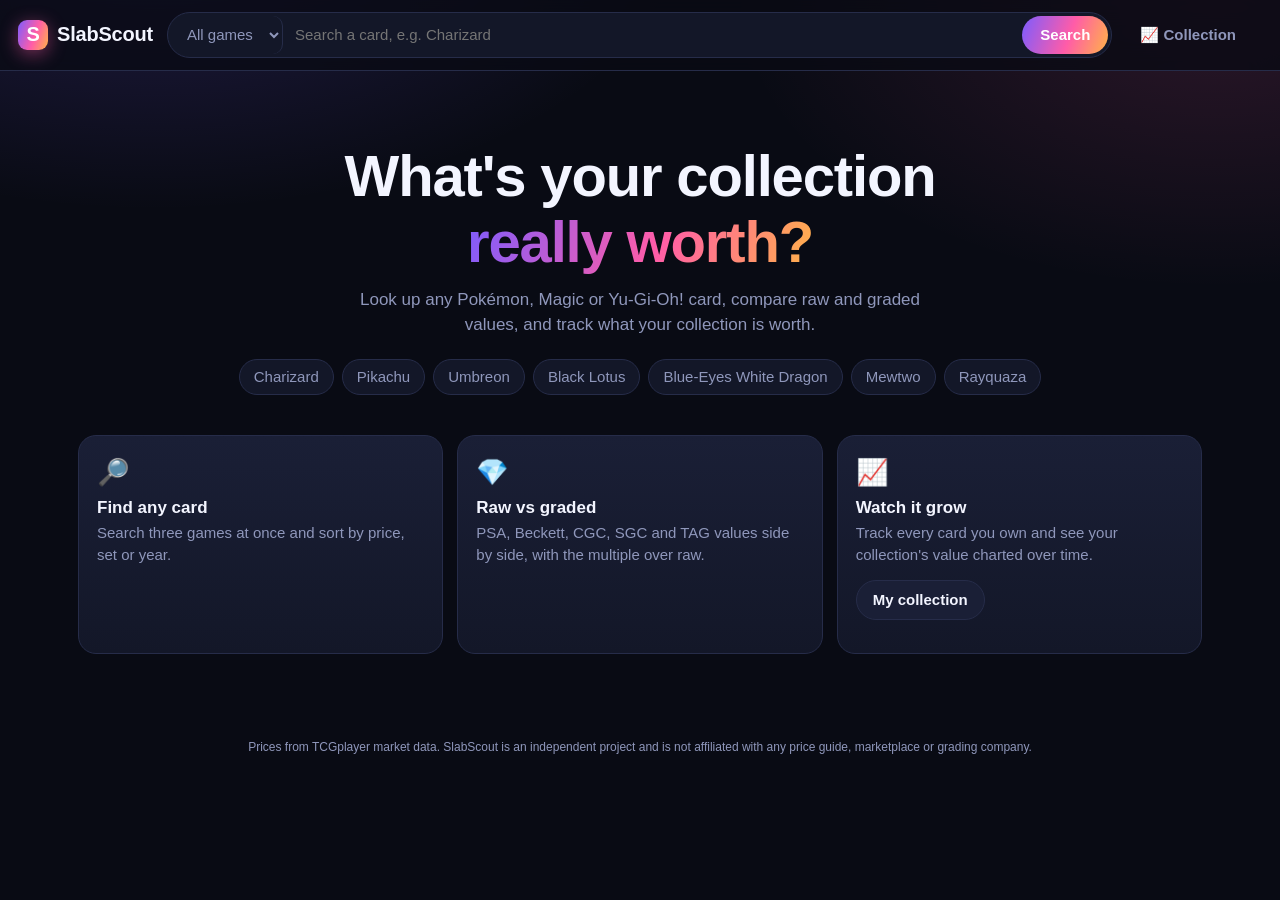
==== docs/index.html @ 749f8bec "Add no-server GitHub Pages build Co-Authored-By: Claude Fable 5.2 <noreply@anthropic.com>" ====
<!doctype html>
<html lang="en">
<head>
<meta charset="utf-8">
<meta name="viewport" content="width=device-width, initial-scale=1">
<title>SlabScout — card price guide</title>
<link rel="stylesheet" href="style.css">
</head>
<body>
<header class="top">
  <a class="brand" href="#/"><span class="mark">S</span>SlabScout</a>
  <form id="searchForm" class="search">
    <select id="gameSel" aria-label="Game">
      <option value="all">All games</option>
      <option value="pokemon">Pokémon</option>
      <option value="magic">Magic</option>
      <option value="yugioh">Yu-Gi-Oh!</option>
    </select>
    <input id="q" type="search" placeholder="Search a card, e.g. Charizard" autocomplete="off" aria-label="Search cards">
    <button type="submit">Search</button>
  </form>
  <nav>
    <a href="#/collection" data-nav="collection">📈 Collection</a>
    <span id="acct" class="row"></span>
  </nav>
</header>
<main id="app"></main>
<footer>Prices from TCGplayer market data. SlabScout is an independent project and is not affiliated with any price guide, marketplace or grading company.</footer>
<script src="local-api.js"></script>
<script src="app.js"></script>
</body>
</html>
---- docs/style.css ----
:root {
  --bg: #090b14; --panel: #131728; --panel2: #1a1f36; --line: #262c49; --ink: #f3f5ff; --muted: #8f97bb;
  --a1: #7c5cff; --a2: #ff5ca8; --a3: #ffb347; --up: #2ee6a6; --down: #ff6b7a; --gold: #ffc857;
  --holo: linear-gradient(110deg, var(--a1), var(--a2) 55%, var(--a3));
  --c1: #8f97bb; --c2: #6ea2ff; --c3: #ffb347;
  --round: ui-rounded, "SF Pro Rounded", -apple-system, BlinkMacSystemFont, "Segoe UI", Roboto, sans-serif;
}
* { box-sizing: border-box; }
html { color-scheme: dark; }
body { margin: 0; color: var(--ink); font: 15px/1.45 -apple-system, BlinkMacSystemFont, "Segoe UI", Roboto, sans-serif;
  background: radial-gradient(900px 500px at 12% -10%, rgba(124,92,255,.22), transparent 60%),
              radial-gradient(800px 480px at 95% 0%, rgba(255,92,168,.14), transparent 60%), var(--bg);
  background-attachment: fixed; min-height: 100vh; }
a { color: inherit; }
.grad { background: var(--holo); -webkit-background-clip: text; background-clip: text; color: transparent; }

.top { position: sticky; top: 0; z-index: 10; display: flex; gap: 14px; align-items: center; flex-wrap: wrap;
  padding: 12px 18px; background: rgba(9,11,20,.78); backdrop-filter: blur(14px); border-bottom: 1px solid var(--line); }
.brand { font: 800 20px var(--round); text-decoration: none; display: flex; align-items: center; gap: 9px; letter-spacing: -.01em; }
.mark { display: inline-grid; place-items: center; width: 30px; height: 30px; border-radius: 9px; background: var(--holo); color: #fff;
  box-shadow: 0 4px 18px rgba(255,92,168,.45); }
.search { display: flex; flex: 1 1 320px; min-width: 0; background: var(--panel); border: 1px solid var(--line); border-radius: 999px; padding: 3px;
  transition: border-color .2s, box-shadow .2s; }
.search:focus-within { border-color: var(--a1); box-shadow: 0 0 0 4px rgba(124,92,255,.2); }
.search select, .search input { font: inherit; color: var(--ink); background: transparent; border: 0; padding: 8px 12px; outline: 0; min-width: 0; }
.search select { max-width: 118px; color: var(--muted); border-right: 1px solid var(--line); }
.search input { flex: 1; }
.search button, .btn.primary { background: var(--holo); color: #fff; border: 0; font-weight: 700; cursor: pointer; }
.search button { border-radius: 999px; padding: 8px 18px; font: inherit; font-weight: 700; }
.btn { font: inherit; font-weight: 600; color: var(--ink); background: var(--panel2); border: 1px solid var(--line); border-radius: 999px;
  padding: 8px 16px; cursor: pointer; text-decoration: none; display: inline-block; transition: transform .15s, box-shadow .15s, border-color .15s; }
.btn:hover { transform: translateY(-1px); border-color: var(--a1); }
.btn.primary:hover, .search button:hover { box-shadow: 0 6px 22px rgba(255,92,168,.4); }
.btn.small { padding: 4px 11px; font-size: 12px; }
.btn:disabled { opacity: .4; cursor: default; transform: none; }
select, input[type=number] { font: inherit; color: var(--ink); background: var(--panel2); border: 1px solid var(--line); border-radius: 10px; padding: 7px 10px; }
nav { display: flex; gap: 6px; }
nav a { padding: 8px 14px; border-radius: 999px; text-decoration: none; font-weight: 700; color: var(--muted); transition: color .15s, background .15s; }
nav a.on, nav a:hover { color: var(--ink); background: var(--panel2); }

main { max-width: 1160px; margin: 0 auto; padding: 26px 18px 50px; min-height: 72vh; animation: rise .35s ease both; }
@keyframes rise { from { opacity: 0; transform: translateY(8px); } }
footer { text-align: center; color: var(--muted); font-size: 12px; padding: 20px 16px 34px; }
h1 { font: 800 30px/1.15 var(--round); margin: 0 0 6px; letter-spacing: -.02em; }
h2 { font: 800 19px var(--round); margin: 34px 0 12px; }
h2 small, .sub { color: var(--muted); font: 400 14px -apple-system, BlinkMacSystemFont, sans-serif; }
.muted { color: var(--muted); } .nowrap { white-space: nowrap; }
.eyebrow { text-transform: uppercase; letter-spacing: .14em; font-size: 12px; font-weight: 700; color: var(--muted); }
.panel { background: linear-gradient(180deg, var(--panel2), var(--panel)); border: 1px solid var(--line); border-radius: 18px; padding: 18px; }
.notice { background: rgba(255,200,87,.1); border: 1px solid rgba(255,200,87,.3); color: #ffe2a3; border-radius: 12px; padding: 10px 14px; margin: 12px 0; font-size: 14px; }
.error { color: var(--down); }
.up { color: var(--up); } .down { color: var(--down); }
.pill { display: inline-flex; align-items: center; gap: 5px; font-weight: 700; font-size: 14px; padding: 4px 12px; border-radius: 999px; background: var(--panel2); border: 1px solid var(--line); }
.pill.up { background: rgba(46,230,166,.12); border-color: rgba(46,230,166,.35); }
.pill.down { background: rgba(255,107,122,.12); border-color: rgba(255,107,122,.35); }
.row { display: flex; gap: 10px; align-items: center; flex-wrap: wrap; }
.row.between { justify-content: space-between; }
.row input[type=number] { width: 92px; }
.chips { display: flex; gap: 8px; flex-wrap: wrap; }
.chip { border: 1px solid var(--line); background: var(--panel); border-radius: 999px; padding: 6px 14px; font: 600 13px inherit; font-family: inherit; cursor: pointer;
  text-decoration: none; color: var(--muted); transition: all .15s; }
.chip:hover { color: var(--ink); border-color: var(--a1); transform: translateY(-1px); }
.chip.on { background: var(--holo); color: #fff; border-color: transparent; }

/* home */
.hero { text-align: center; padding: 46px 0 6px; }
.hero h1 { font-size: clamp(34px, 6vw, 58px); }
.hero p { color: var(--muted); max-width: 580px; margin: 12px auto 22px; font-size: 17px; }
.hero .chips { justify-content: center; }
.features { display: grid; grid-template-columns: repeat(auto-fit, minmax(230px, 1fr)); gap: 14px; margin-top: 34px; }
.features .panel { transition: transform .2s, border-color .2s; }
.features .panel:hover { transform: translateY(-4px); border-color: var(--a1); }
.features .ico { font-size: 26px; display: block; margin-bottom: 6px; }
.features b { display: block; font: 800 17px var(--round); margin-bottom: 4px; }

/* vault (collection hero) */
.vault { position: relative; overflow: hidden; border-radius: 24px; padding: 26px; border: 1px solid var(--line);
  background: radial-gradient(600px 300px at 0% 0%, rgba(124,92,255,.35), transparent 65%),
              radial-gradient(520px 300px at 100% 0%, rgba(255,92,168,.22), transparent 65%), var(--panel); }
.bignum { font: 800 clamp(42px, 8vw, 72px)/1.05 var(--round); letter-spacing: -.03em; font-variant-numeric: tabular-nums; margin: 4px 0 10px; }
.stats { display: grid; grid-template-columns: repeat(auto-fit, minmax(150px, 1fr)); gap: 12px; margin-top: 18px; }
.stat { background: rgba(255,255,255,.04); border: 1px solid var(--line); border-radius: 14px; padding: 12px 14px; min-width: 0; }
.stat .k { font-size: 12px; color: var(--muted); font-weight: 700; text-transform: uppercase; letter-spacing: .08em; }
.stat .v { font: 800 20px var(--round); white-space: nowrap; overflow: hidden; text-overflow: ellipsis; }
.growth { position: relative; margin-top: 14px; }
.growth svg { width: 100%; height: auto; display: block; overflow: visible; }
.growth text { fill: var(--muted); font-size: 12px; }
.growth .gridl { stroke: rgba(255,255,255,.07); }
.tip { position: absolute; pointer-events: none; background: #0b0d17; border: 1px solid var(--a1); border-radius: 10px; padding: 6px 10px; font-size: 13px;
  white-space: nowrap; transform: translate(-50%, -115%); box-shadow: 0 8px 24px rgba(0,0,0,.5); }
.tip b { font: 800 15px var(--round); display: block; }
.empty-chart { text-align: center; padding: 34px 10px; color: var(--muted); }
.pulse { width: 14px; height: 14px; border-radius: 50%; background: var(--up); margin: 0 auto 12px; box-shadow: 0 0 0 0 rgba(46,230,166,.6); animation: pulse 1.8s infinite; }
@keyframes pulse { to { box-shadow: 0 0 0 18px rgba(46,230,166,0); } }

/* card grid */
.grid { display: grid; grid-template-columns: repeat(auto-fill, minmax(168px, 1fr)); gap: 16px; }
.ccard { position: relative; background: linear-gradient(180deg, var(--panel2), var(--panel)); border: 1px solid var(--line); border-radius: 16px; padding: 10px;
  text-decoration: none; display: flex; flex-direction: column; gap: 6px; transition: transform .2s, box-shadow .2s, border-color .2s; overflow: hidden; }
.ccard:hover { transform: translateY(-6px) scale(1.02); border-color: var(--a2); box-shadow: 0 16px 40px rgba(124,92,255,.35); }
.ccard::after { content: ""; position: absolute; inset: 0; pointer-events: none; opacity: 0; transition: opacity .2s;
  background: linear-gradient(115deg, transparent 30%, rgba(255,255,255,.22) 45%, rgba(255,92,168,.18) 52%, rgba(124,92,255,.18) 58%, transparent 70%);
  background-size: 250% 100%; background-position: 100% 0; }
.ccard:hover::after { opacity: 1; animation: sweep .9s ease forwards; }
@keyframes sweep { to { background-position: 0 0; } }
.ccard .art { aspect-ratio: 5 / 7; border-radius: 9px; background: #0b0d17; display: grid; place-items: center; overflow: hidden; }
.ccard .art img { width: 100%; height: 100%; object-fit: contain; }
.ccard .nm { font-weight: 700; line-height: 1.2; }
.ccard .st { font-size: 12px; color: var(--muted); white-space: nowrap; overflow: hidden; text-overflow: ellipsis; }
.ccard .pr { font: 800 18px var(--round); margin-top: auto; }
.ccard .rm { position: absolute; top: 8px; right: 8px; z-index: 2; opacity: 0; transition: opacity .15s; background: rgba(9,11,20,.85); }
.ccard:hover .rm { opacity: 1; }
.ccard .badge { position: absolute; top: 14px; left: 14px; z-index: 2; }
.strip { display: flex; gap: 12px; overflow-x: auto; padding: 6px 2px 10px; }
.strip a { flex: 0 0 96px; transition: transform .2s; } .strip a:hover { transform: translateY(-5px) rotate(-2deg); }
.strip img { width: 100%; border-radius: 7px; display: block; box-shadow: 0 8px 20px rgba(0,0,0,.5); }

/* tags */
.tag { font-size: 11px; font-weight: 800; padding: 3px 8px; border-radius: 6px; background: var(--panel2); border: 1px solid var(--line); white-space: nowrap; letter-spacing: .02em; }
.tag.PSA { background: #d6252f; border-color: #d6252f; color: #fff; }
.tag.BGS { background: #c9a227; border-color: #c9a227; color: #17130a; }
.tag.CGC { background: #1aa6a0; border-color: #1aa6a0; color: #04201f; }
.tag.SGC { background: #f3f5ff; border-color: #f3f5ff; color: #0b0d17; }
.tag.TAG { background: #7c5cff; border-color: #7c5cff; color: #fff; }
.tag.ACE { background: #ff8a3d; border-color: #ff8a3d; color: #201003; }

/* tables */
.tablewrap { overflow-x: auto; background: var(--panel); border: 1px solid var(--line); border-radius: 16px; }
table { border-collapse: collapse; width: 100%; }
th, td { padding: 10px 14px; border-bottom: 1px solid var(--line); text-align: left; vertical-align: middle; }
tr:last-child td { border-bottom: 0; }
tbody tr { transition: background .12s; } tbody tr:hover { background: rgba(124,92,255,.08); }
th { font-size: 11px; text-transform: uppercase; letter-spacing: .08em; color: var(--muted); white-space: nowrap; user-select: none; }
th[data-sort] { cursor: pointer; } th[data-sort]:hover { color: var(--ink); }
th.right, td.right { text-align: right; }
td.price { font: 800 15px var(--round); font-variant-numeric: tabular-nums; white-space: nowrap; }

/* card page */
.card-head { display: grid; grid-template-columns: 300px 1fr; gap: 30px; align-items: start; }
.tilt { perspective: 900px; position: relative; }
.tilt::before { content: ""; position: absolute; inset: 8% 4%; background: var(--holo); filter: blur(46px); opacity: .55; border-radius: 30px; }
.tilt img { position: relative; width: 100%; border-radius: 14px; display: block; transition: transform .12s ease-out; box-shadow: 0 24px 50px rgba(0,0,0,.55); will-change: transform; }
@media (max-width: 760px) { .card-head { grid-template-columns: 1fr; } .tilt { max-width: 260px; margin: 0 auto; } }
.tiles { display: grid; grid-template-columns: repeat(auto-fill, minmax(150px, 1fr)); gap: 12px; margin: 16px 0; }
.tile { background: linear-gradient(180deg, var(--panel2), var(--panel)); border: 1px solid var(--line); border-radius: 14px; padding: 12px 14px; transition: transform .2s, border-color .2s; }
.tile:hover { transform: translateY(-3px); border-color: var(--a1); }
.tile .k { font-size: 12px; color: var(--muted); font-weight: 800; letter-spacing: .06em; text-transform: uppercase; }
.tile .v { font: 800 23px var(--round); font-variant-numeric: tabular-nums; }
.tile .s { font-size: 12px; color: var(--muted); }
.tile.main { border-color: transparent; background: linear-gradient(var(--panel), var(--panel)) padding-box, var(--holo) border-box; border: 1.5px solid transparent; }
.tile.main .v { background: var(--holo); -webkit-background-clip: text; background-clip: text; color: transparent; }
.legend { display: flex; gap: 14px; font-size: 13px; margin-bottom: 6px; flex-wrap: wrap; }
.legend i { display: inline-block; width: 10px; height: 10px; border-radius: 3px; margin-right: 5px; }
svg.chart { width: 100%; height: auto; display: block; }
svg.chart text { fill: var(--muted); font-size: 11px; }
svg.chart .grid { stroke: rgba(255,255,255,.07); display: inline; }

/* scan */
.scanbox { display: grid; grid-template-columns: 1fr 1fr; gap: 16px; }
@media (max-width: 760px) { .scanbox { grid-template-columns: 1fr; } }
.viewfinder { position: relative; border-radius: 14px; overflow: hidden; background: #05060c; min-height: 220px; display: grid; place-items: center; border: 1px dashed var(--line); }
.viewfinder video, .viewfinder img { width: 100%; max-height: 440px; object-fit: contain; display: block; }
.viewfinder.busy::after { content: ""; position: absolute; left: 0; right: 0; height: 3px; background: var(--holo); box-shadow: 0 0 18px var(--a2); animation: scanline 1.4s ease-in-out infinite alternate; }
@keyframes scanline { from { top: 4%; } to { top: 96%; } }
.spinner { padding: 60px; text-align: center; color: var(--muted); }
.spinner::before { content: ""; display: block; width: 34px; height: 34px; margin: 0 auto 14px; border-radius: 50%; border: 3px solid var(--line); border-top-color: var(--a2); animation: spin .8s linear infinite; }
@keyframes spin { to { transform: rotate(360deg); } }
.toast { position: fixed; left: 50%; bottom: 28px; transform: translateX(-50%); z-index: 50; background: var(--panel2); border: 1px solid var(--a1); border-radius: 999px;
  padding: 12px 22px; font-weight: 700; box-shadow: 0 14px 40px rgba(124,92,255,.45); animation: pop .35s cubic-bezier(.2,1.4,.4,1) both; }
@keyframes pop { from { opacity: 0; transform: translate(-50%, 20px) scale(.9); } }
@media (prefers-reduced-motion: reduce) { * { animation: none !important; transition: none !important; } }

/* accounts */
nav { align-items: center; }
#acct { gap: 8px; margin-left: 6px; }
#acct .btn { padding: 7px 14px; }
.who { font-weight: 700; max-width: 130px; overflow: hidden; text-overflow: ellipsis; white-space: nowrap; }
.authbox { max-width: 440px; margin: 30px auto; }
.authbox form { display: grid; gap: 14px; margin: 18px 0; }
.authbox label { display: grid; gap: 6px; font-weight: 700; font-size: 13px; color: var(--muted); }
.authbox input { font: inherit; color: var(--ink); background: var(--bg); border: 1px solid var(--line); border-radius: 12px; padding: 11px 13px; outline: 0; }
.authbox input:focus { border-color: var(--a1); box-shadow: 0 0 0 4px rgba(124,92,255,.2); }
.authbox .btn { padding: 12px; font-size: 16px; }
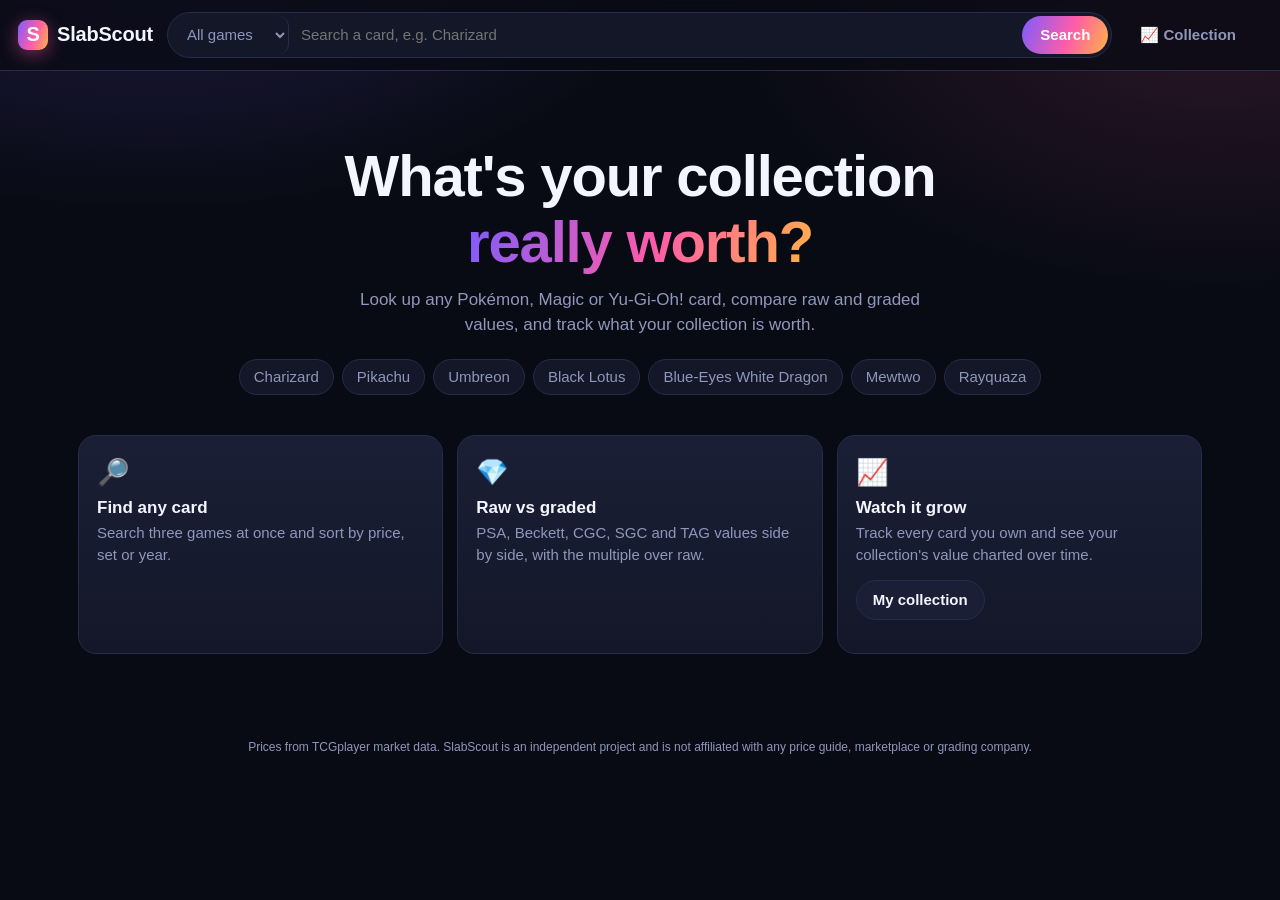
==== commit 8315b3d3: "Add sports card lookups and real sold listings via CompsAPI Co-Authored-By: Claude Fable 5.2 <norepl" ====
--- a/docs/index.html
+++ b/docs/index.html
@@ -15,6 +15,7 @@
       <option value="pokemon">Pokémon</option>
       <option value="magic">Magic</option>
       <option value="yugioh">Yu-Gi-Oh!</option>
+      <option value="sports">Sports cards</option>
     </select>
     <input id="q" type="search" placeholder="Search a card, e.g. Charizard" autocomplete="off" aria-label="Search cards">
     <button type="submit">Search</button>
